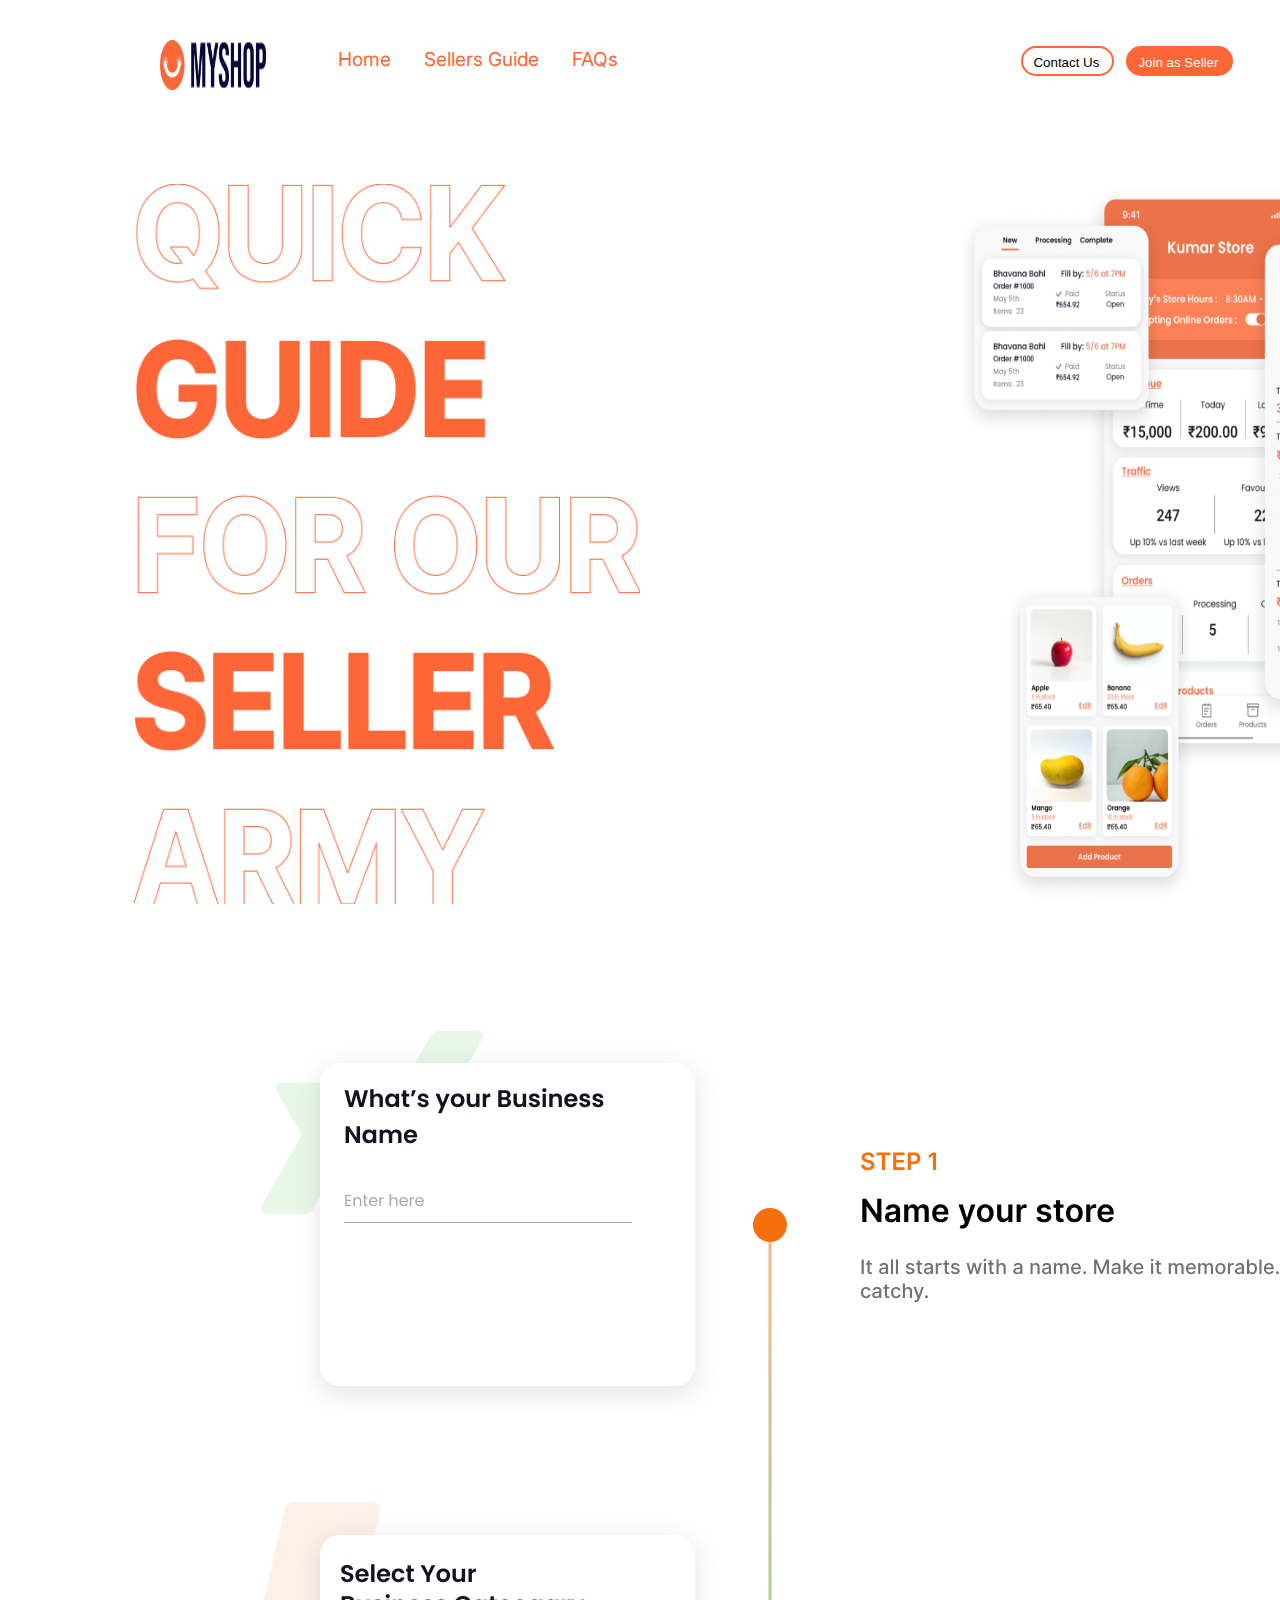
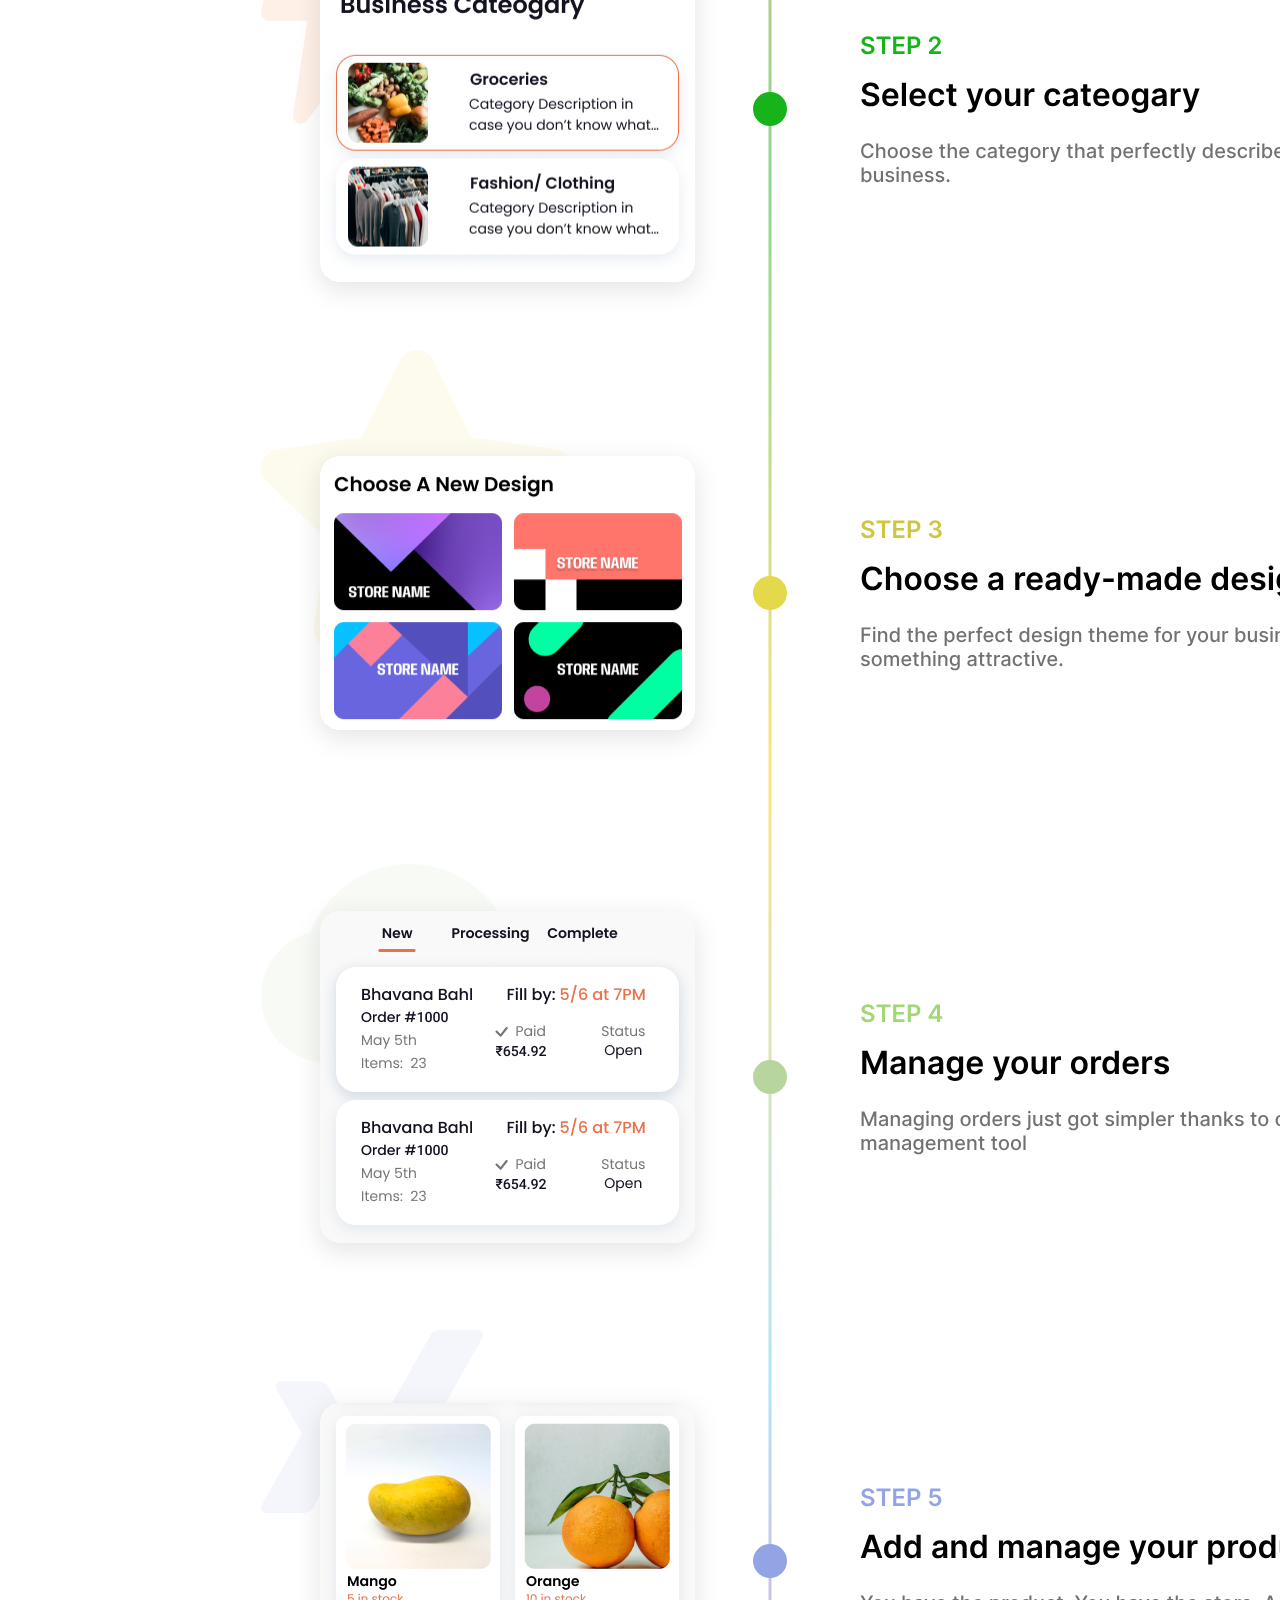
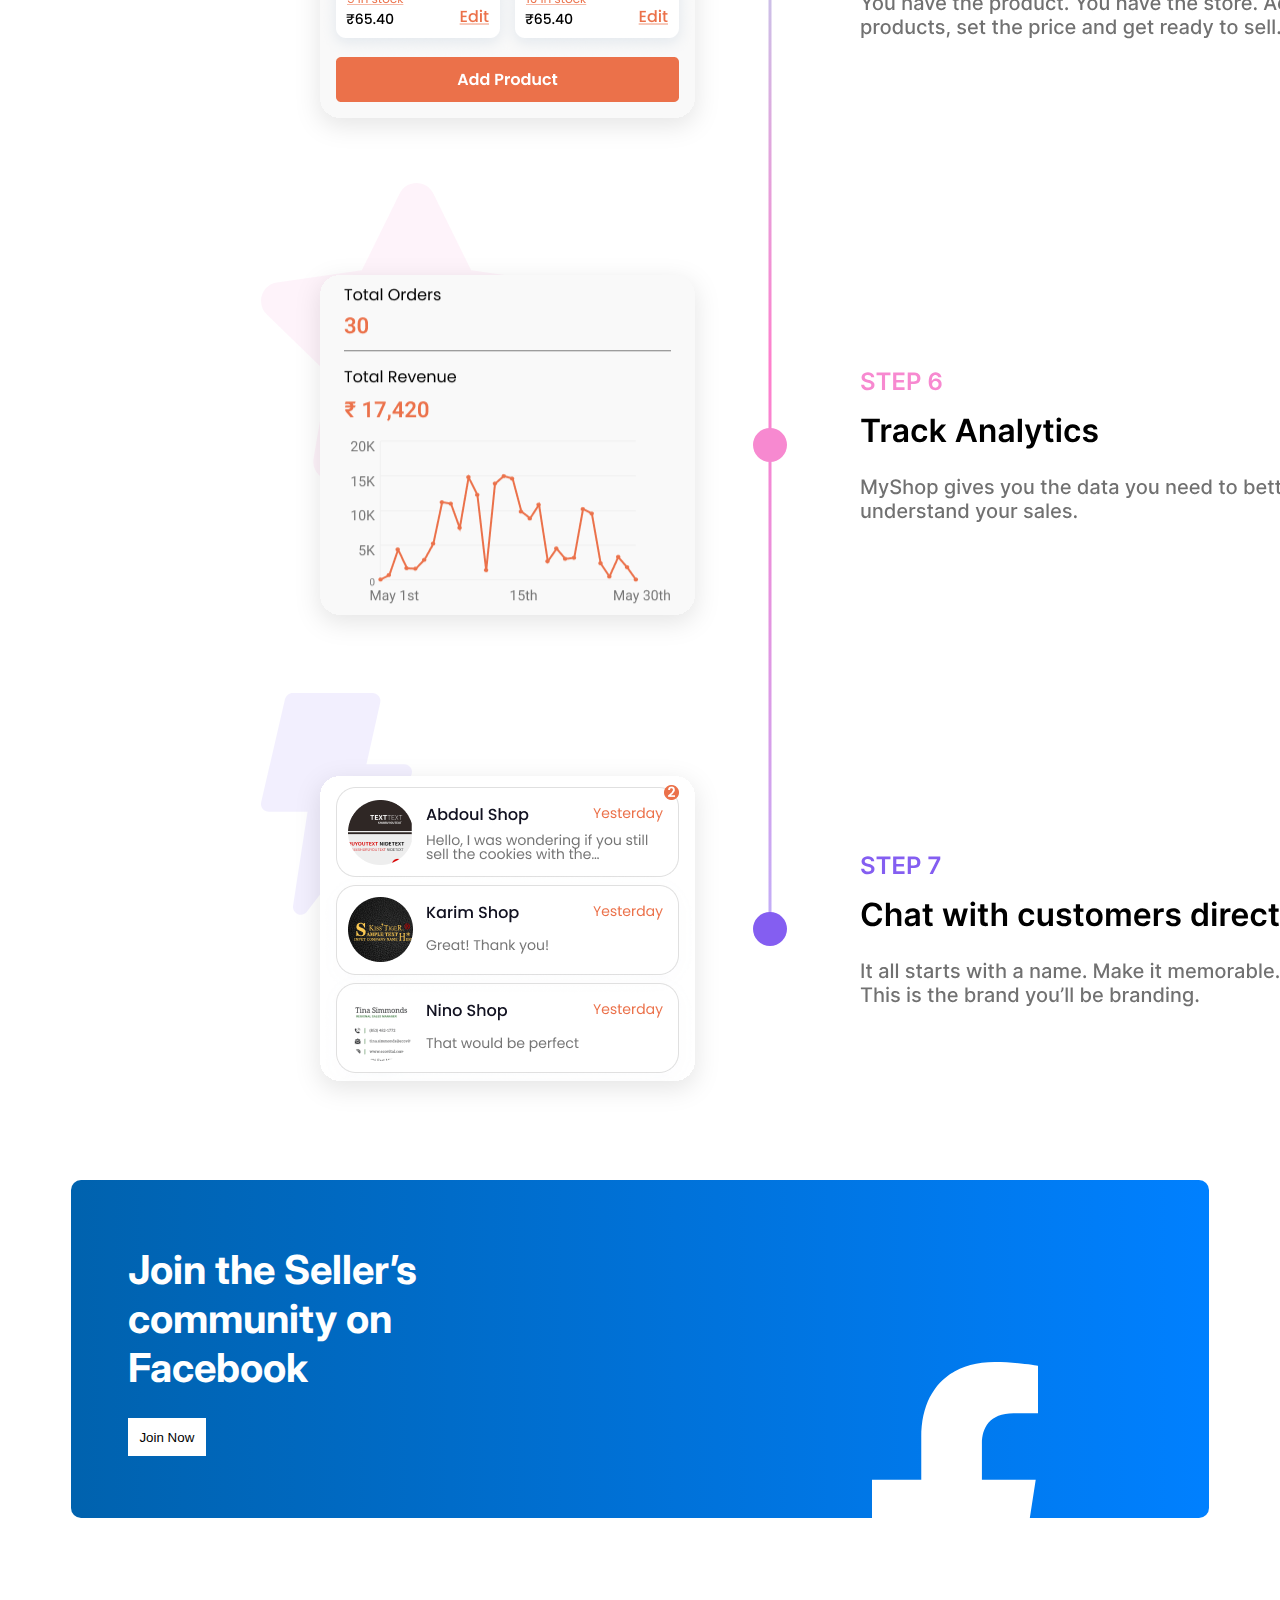
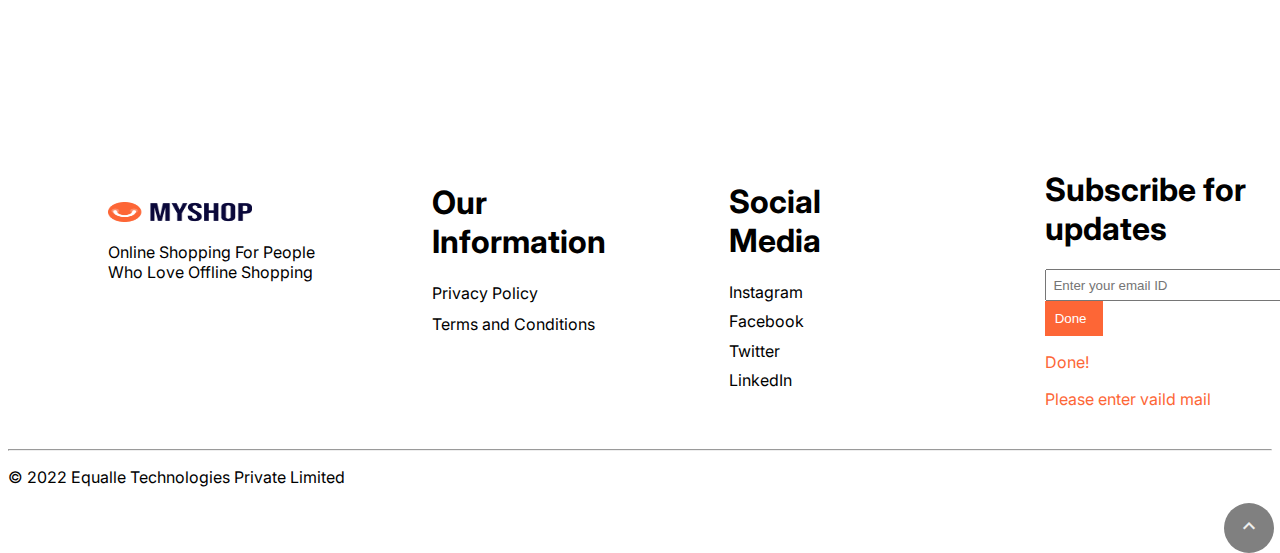
==== sell.html @ 023944a3 "changed the directory" ====
<!DOCTYPE html>
<html lang="en">
<head>
    <meta charset="UTF-8">
    <meta http-equiv="X-UA-Compatible" content="IE=edge">
    <meta name="viewport" content="width=device-width, initial-scale=1.0">
    <title>Document</title>
    <link href="https://fonts.googleapis.com/icon?family=Material+Icons"
    rel="stylesheet">
    <link  rel="Stylesheet" href="style.css">
</head>
<body>
    <nav>
        <div class="logo">
            <img src="images/logo.png">
            
        </div>
        <div class="items">
            <a href="index.html">Home</a>
            <a href="sell.html">Sellers Guide</a>
            <a href="faqs.html">FAQs</a>
        </div>
        <div class="btn">
            <button class="btns">Contact Us</button>
            <button class="btns1">Join as Seller</button>
        </div>
    </nav>
    <section>
    <div class="guide">
        <img  class="gd1"src="images/Quick guide for our seller army.png">
        <img class="gd2" src="images/Group 48096373.png">
    </div>
    </section>
    <section>
       <img  class="bg"src="images/Group 48096178.svg">
       <div class="facebook">
        <h1>Join the Seller’s community on Facebook</h1>
        <button>Join Now</button>
        <img src="images/Vector.svg">
       </div>
       
    </section>










































    <footer>
        
        <div class="icon">
            
                <img src="images/logo.png">
                
                <p> Online Shopping For People Who Love Offline Shopping</p>
                
       
    </div>
   
        <div class="info">  
         <h1>Our Information</h1>
         <p>Privacy Policy</p>
         <p>Terms and Conditions</p>
        </div>
        <div class="sm">
            <h1>Social Media</h1>
            <p>Instagram</p>
            <p>Facebook</p>
            <p>Twitter</p>
            <p>LinkedIn</p>
           
        </div>
        <div class="mail">
           <h1> Subscribe for updates</h1>
           <input type ="email" placeholder="Enter your email ID"><button>Done</button>
           <p>Done!</p>
           <p>Please enter vaild mail</p>
        </div>
    </footer>
    <hr>
    <div class="cp">
   <p>© 2022 Equalle Technologies Private Limited</p> 
   <button id="btnScrolltop">
    <i class="material-icons">expand_less</i>
</button>
</div>
<script src="index.js"></script>
</body>
</html>
---- style.css ----
@import url('https://fonts.googleapis.com/css2?family=Inter&display=swap');
body{
    font-family: 'Inter', sans-serif;
    overflow-x: hidden;
}
nav{
    width:100%;
    height:50px;
    background-color: white;
    display: flex;
}
.logo,.items,.btn{
    display: flex;
    margin-left:3%;

}
.logo{
    margin-left: 12%;
    
}
.logo img{
    width:100%;
    height: 100%;
    /* margin-left: 40%;*/
    margin-top: 30%; 
}
.items{
    font-size: 1.2rem;
    width:50%;
align-items: center;
justify-content: space-around;
color: #FD6636;
margin-top:4%;
margin-left: 5%;

}
.items a{
    text-decoration: none;
    color: #FD6636;
    margin-right: 5%;
}
.btn{
    width:40%;
    height: 30px;
    margin-top:3%;
 margin-left: 30%;
}
.btn button{
    padding: 2%;
    padding-right: 5%;
    padding-bottom: 1%;
   padding-left: 4%;
    /* padding-bottom: 5%; */
    border-radius: 20px;
    margin-right: 5%;
   

}
.btns{
    border: 2px solid #FD6636 ;
    background-color: white;
}
.btns1{
    border: 2px solid #FD6636 ;
   color: white;
   background-color: #FD6636;
}
.section1{
    width:100%;
    height: 500px;
    margin-top: 5%;
    background-color: black;
}
.myslides{
    float: right;
}
footer{
    height:200px;
    width:100%;
    padding: 100px;
  
    display: flex;
}


.icon img{
    width: 35%;
    height:10%;
    margin-top:15%;
    margin-right: 3%;
}
.icon p{
    margin-right: 45%;
}
#btnScrolltop{
    position: absolute;
    
    width:50px;
margin-left: 95%;
    height:50px;
    border-radius: 50%;
    background-color: grey;
 color: #EEEEEE;
 outline: none;
 
 border: none;
 cursor: pointer;
}
hr{
   background-color:  grey;
}
.info{
    margin-left: -7%;
}
.info,.sm{
    margin-top: 3%;
}
.sm{
    margin-left: 5%;
}
.info h1,.sm h1,.mail h1{
    font-size: 2rem;
    margin-top: 2%;
   
}
.info p,.sm p,.mail p{
    margin-top: 5%;
    margin-bottom: 0;
}
.mail p{
    color: #FD6636;
}
.mail{
    margin-left: 10%;
    margin-top: 1.8%;
}
.mail input{
    padding: 2%;
    padding-right: 25%;
}
.mail button{
    padding: 3%;
    color: white;
    border: none;
    padding-right: 5%;
    background-color: #FD6636;
}
.all{
    width:100%;
    height:400px;
    background-color: black;
  
    display:flex;

}
.left{
    flex:50%;
    background-color: #FF8963;
    padding: 5%;
}
.right{
    flex: 50%;
    background-color:  #80C0FF;
    padding: 5%;
}
.left h4,.right h4{
    margin-bottom: 0%;
    font-size: 1.0rem;
}
.left h1, .right h1{
    color: white;
    font-size: 2.5rem;
    margin-bottom: 0%;

}
.left p, .right p{
    font-size: 1.2rem;
    margin-top: 2%;
    margin-right: 30%;
    color: white;
}
.left button, .right button{
    padding: 2%;
    color: white;
    border: none;
   padding-left: 3%;
    padding-right: 10%;
}
.left button{
    background-color: 
    rgba(102, 32, 10, 1);
}
.right button{
    background-color: 
    
rgba(11, 56, 100, 1);
}
.testimonials{
    width:100%;
    height:800px;
    background-image: url("images/Vector\ 184.png");
    background-size: cover;
    margin-bottom: 0%;
}
.testimonials img{
    margin-top: 5.5%;
}
.group{
    width: 92%;
    height:500px;
    
    margin-left: 4%;
    margin-top: 2%;
    display: flex;
}
.person1,.person2,.person3{
    flex:50%;
    background-color: #232323
    ;
    
    padding: 2%;



}
.person1,.person2{
    margin-right: 2%;
}
.person1 img,.person2 img,.person3 img{
    padding-left: 45%;
}

.p{
    color:white;
    padding: 10%;
    padding-left: 10%;
    padding-right: 10%;
    font-size: 1.2rem;
    line-height: 30px;
}
.person1 p,.person2 p,.person3 p{
    color:white;
    padding: 10%;
    margin: auto;
    margin-left:15% ;
    padding-left: 10%;
    padding-right: 15%;
    font-size: 1.2rem;
}
.testimonials hr{
    width:10%;
    height: 10px;
    margin-top: 3%;
    margin-left: 25%;
    background-color:#FD6636    ;
    position: relative;
}
.hr{
    width:60%;
    height: 5px;
   margin-left: 15%;
   margin-top: -1.2%;
    background-color:grey;
}
.sellers{
    width:200%;
    height:1100px;
   color: white;
   
  position: relative;
    background-image: url("images/Vector\ 183.png");
    background-size: contain;
    margin-top: 17%;
    background-repeat: no-repeat;
}
.sellers p{
    color:white;
    opacity: 0.5;
    margin-left: 15%;
    margin-right:60%;
    font-size: 1.2rem;
    line-height: 27px;


}
.divides{
    margin-top: 5%;
    display: flex;
    width:50%;
    margin-left:11% ;
    margin-right: 30%;
    height:300px;
    margin-top: 2%;
}
.divis1,.divis2{
    flex:30%;
}
.divis2{
    margin-left: 0%;
}
.hr2{
    border-left: 2px solid  rgba(0, 212, 255, 1);

    height: 20px;
  
    width:0px;
    margin-left: 15%;
    margin-top: 6%;
}
.divis1 p,.divis2 p{
    margin-left: 20%;
    margin-right: 20%;
    font-size: 1.2rem;
    line-height: 25px;
}
.sellers button{
 margin-top: 5%;
 padding-top: 0.5%;
    padding-right: 2%;
    margin-left: 15%;
    border-radius: 10px;
    display: flex;
    border:none;
    background-color:#FD6636 ;
    margin-bottom: 0;
}

/* .sellers h6{
    margin-top: 1%;
    flex: 10%;
} */
.sellers span{
    color:#FD6636;
}
.sellers h3{
    color:#FD6636;
    margin-top: -35%;
    margin-left: 15%;
    font-size: 1.2rem;
}
.sellers h1{
    margin-left: 15%;
    font-size: 2rem;
    margin-right: 60%;
    line-height: 50px;
    word-spacing: 5px;
}
.sellers img{
   margin-left: 60%;
    margin-top: 15%;
}
.myshop{
 width:100%;
 height: 400px;
;

}
.divide{
    display: flex;
    width:80%;
    
    margin-left: 10%;
    height:300px;
  
}
.divi1,.divi2,.divi3{
    flex:30%;
    margin-right: 2%;

}
.divi1 img,.divi2 img,.divi3 img,.divis1 img, .divis2 img{
    margin-top: 5%;
    margin-left: 15%;
}
.hr1{
    border-left: 2px solid #FD6636;
    height: 20px;
  
    width:0px;
    margin-left: 15%;
    margin-top: 5%;
}
.fxt{
    display: flex;

}

.h1{
    flex: 98%;
    margin-left: 2%;
    
}
.divi1 p,.divi2 p ,.divi3 p{
    margin-left: 20%;
    margin-right: 35%;
    font-size: 1.2rem;
    line-height: 25px;
}
.h3{
    margin-top: 5%;
margin-left: 13%;
color: #FD6636;
font-size: 1.5rem;
}
.h2{
    margin-left: 13%;
}
.img{
    float: right;
    margin-top: -11.7%;
}
.customers{
    width:100%;
    height: 900px;
    background:linear-gradient(rgba(245, 250, 255, 1),
    rgba(245, 250, 255, 1),
    rgba(245, 250, 255, 0))
}
.images{
    display: flex;
}
.colid{
    flex:60%;
    width:50%;
 margin-top: 10%;
    margin-left: 10%;
}
.prod{
    flex:30%;
   float: right;
   
   margin-right: 5%;
}
.count{
    width:80%;
    height: 100px;
    
    margin-left: 15%;
    display: flex;
}
.c1,.c2,.c3,.c4{
    flex:20%;
    margin-right: 2%;
    font-weight: 800;
    color: 
    #A4A4A3;
  
}
.c1 h1,.c2 h1 ,.c3 h1,.c4 h1{
    margin-bottom: 0%;
}
.c1 p,.c2 p,.c3 p,.c4 p{
    margin-top: 2%;
}
.first{
    width:100%;
    height: 600px;
    margin-top: 5%;

    display: flex;
}
.right1{
    flex:40%;
}
.slideshow-container1{
    display:none;
}
.left1{
    flex:70%;

}
.store{
    width:60%;
    display: flex;
    margin-top: 10%;
    margin-left: 13%;
}
.store img{

    margin-left: 10%;
}
.customers h3{
  padding-top: 5%;
    margin-left: 16%;
    font-size: 1.2rem;
}
.customers h1{
    margin-left: 15%;
    font-size:2rem;
    margin-right: 55%;
}
.customers p{
    margin-left: 15%;
    font-size: 1.2rem;
    margin-right: 48%;
}
.customers span{
    color: 
    #0081FF;
}
.customers button{
    margin-top: 3%;
    
    padding-top: 1%;
   
       padding-right: 2%;
       margin-left: 15%;
       border-radius: 20px;
       display: flex;
       border:none;
       background-color:#0081FF ;
       margin-bottom: 0;
       

}
.left1 h1{
    padding-top: 1%;
    margin-left: 20%;
    font-size: 3rem;
    font-weight: 1200;
    margin-bottom: 0;
}
.f1{
    color: #FD6636;
    
    font-size: 2.5rem;
   
}
.left1 p{
    margin-top: 10%;
    margin-left: 20%;
    margin-right: 30%;
    font-size: 1.2rem;
    line-height: 30px;
}
.left1 button{
    margin-top: 3%;
    margin-left: 20%;
    padding :1%;
    padding-left: 3%;
    padding-right: 5%;
    background-color: #FD6636;
    border: none;
    color: #EEEEEE;
}
#slideset1 > * {visibility: hidden;
     position: absolute;
 margin-top: -2%;
   margin-left: 10%;
    animation: 6s autoplay1 infinite
}
    @keyframes autoplay1 {
        0% {visibility: visible}
        33.33% {visibility: hidden}
      }
 #slideset1 > *:nth-child(1) {animation-delay: 0s}
#slideset1 > *:nth-child(2) {animation-delay: 2s}
#slideset1 > *:nth-child(3) {animation-delay: 4s}
.guide{
    width:50%;
    margin-top: 10%;
    margin-left: 10%;
    height:720px;
    display:flex;
}
.guide img{
    flex:30%;
    width:80%;
  
}
.gd1{
    margin-right:20%;
}
.gd2{
    margin-left: 30%;
}
.text{
    text-align: center;
    margin-top: 5%;
   
}
.text h1{
    font-size: 2rem;
}
.text p{
    opacity: 0.5;
    font-size: 1.2rem;
}
.bg{
  
    margin-top: 10%;
    margin-left: 20%;
}
.facebook{
    width:90%;
    height: 300px;
    margin-left: 5%;
    margin-top: 5%;
    padding-top: 3%;
    background: linear-gradient(90deg, #0062AE 0%, #0080FF 100%);
    border-radius: 10px;

}
.facebook img{
    margin-top: -5%;
    float: right;
    margin-right: 15%;
}
.facebook h1{
    font-size: 2.5rem;
    color: white;
    margin-left: 5%;
    
    margin-right: 62%;
}
.facebook button{
    margin-left: 5%;
    padding:1%;
    border:none;

    background-color: white;
}
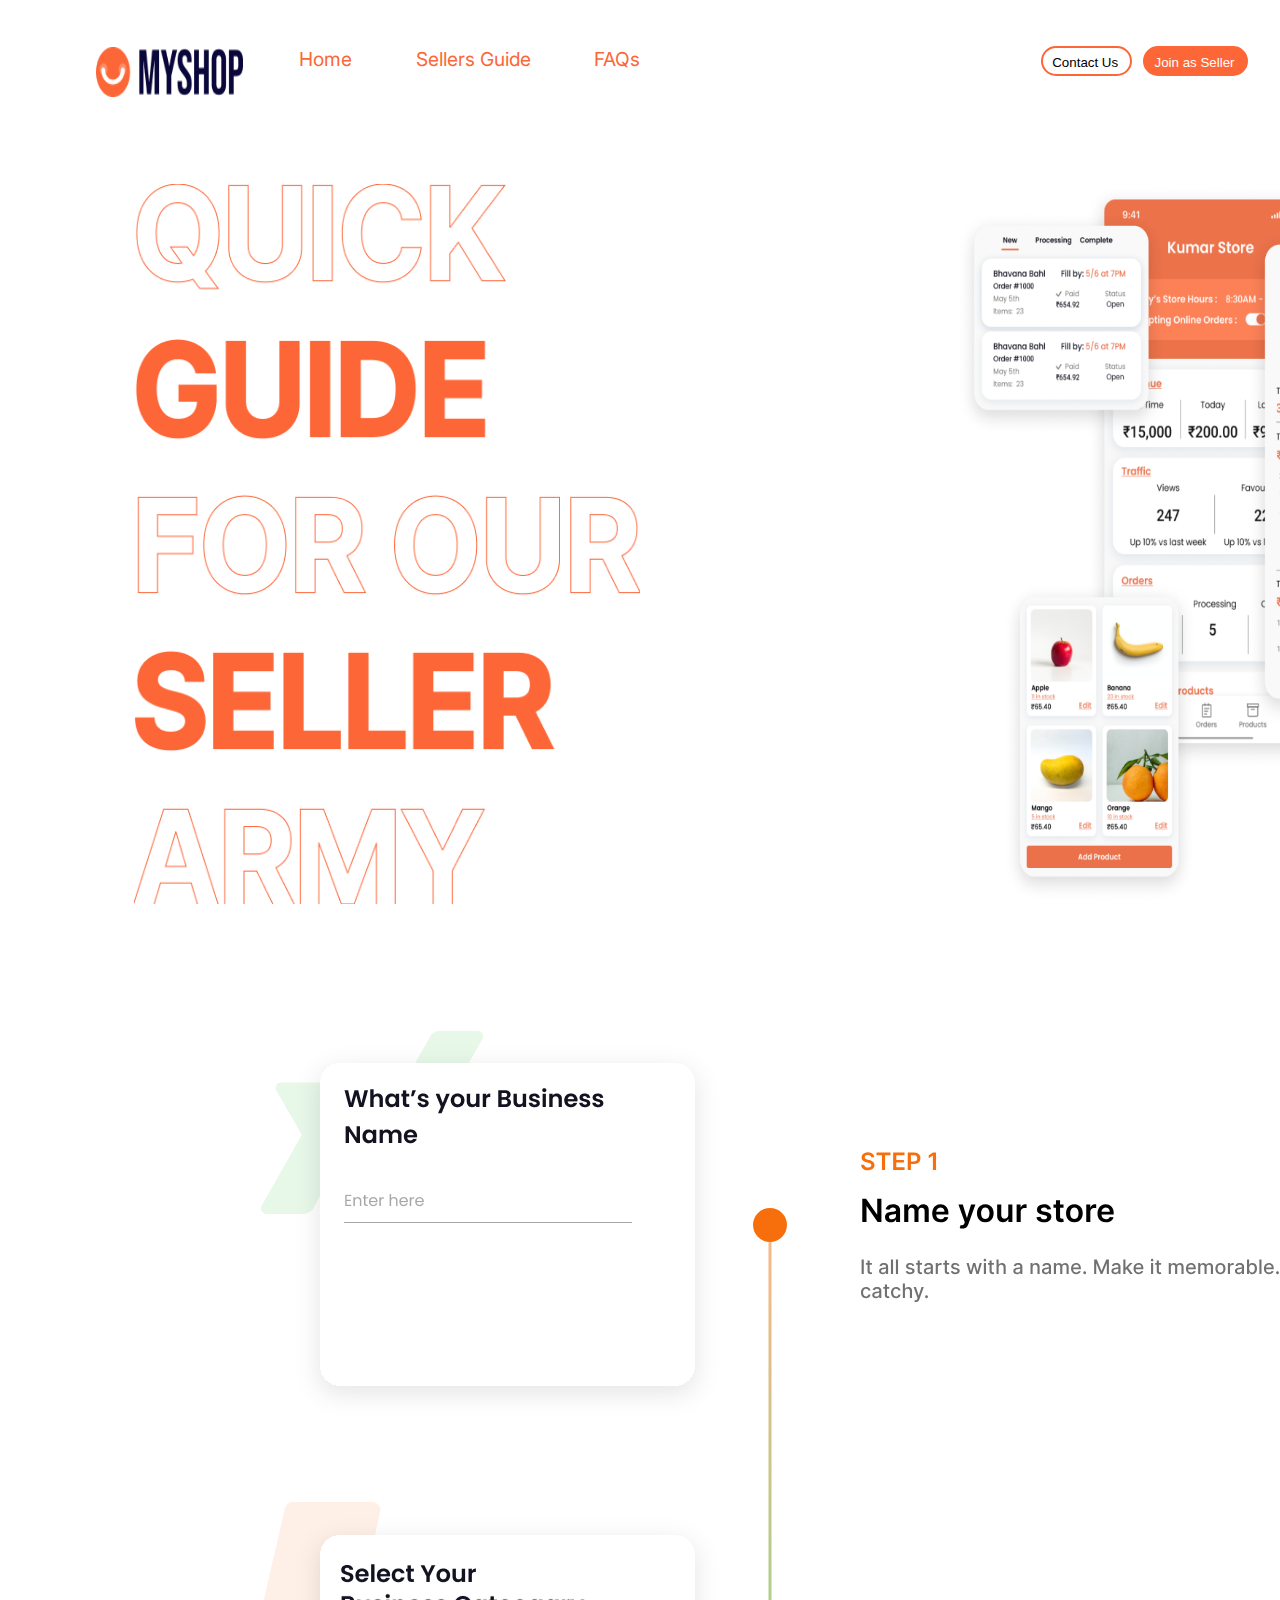
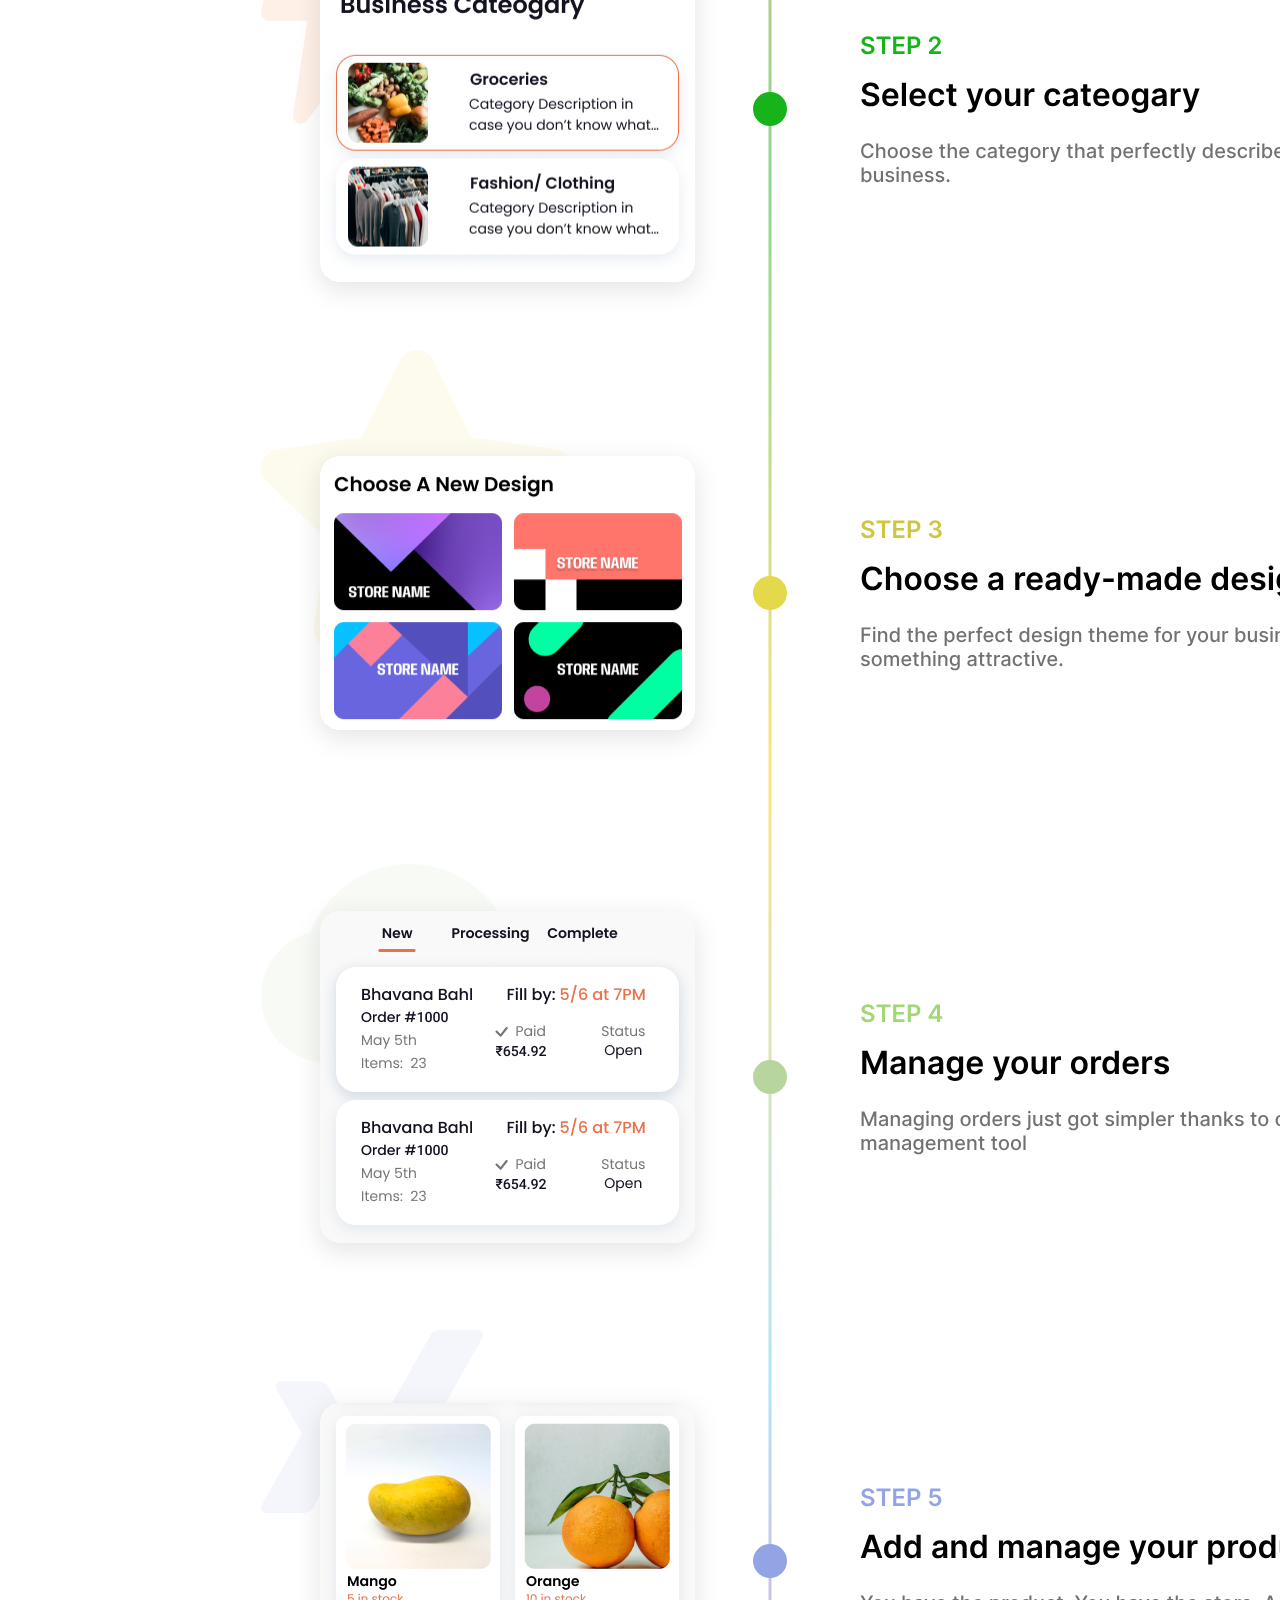
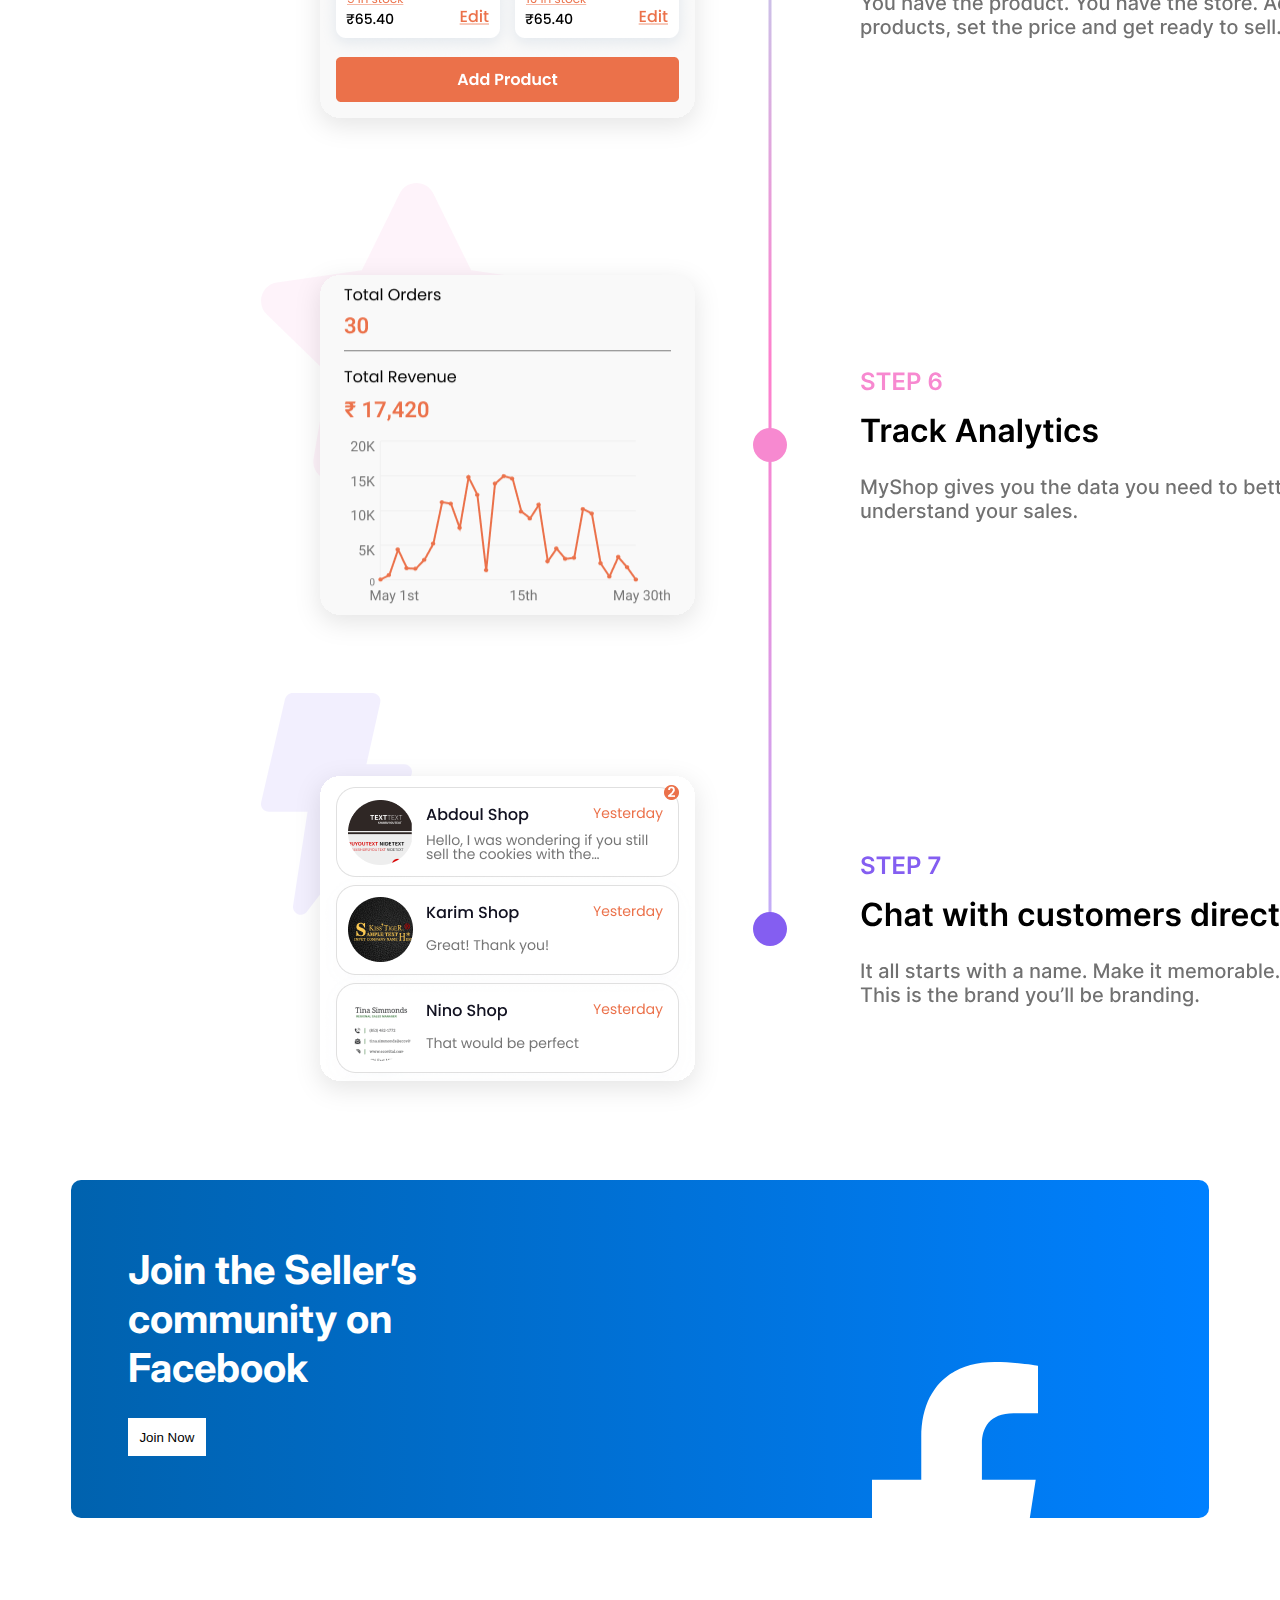
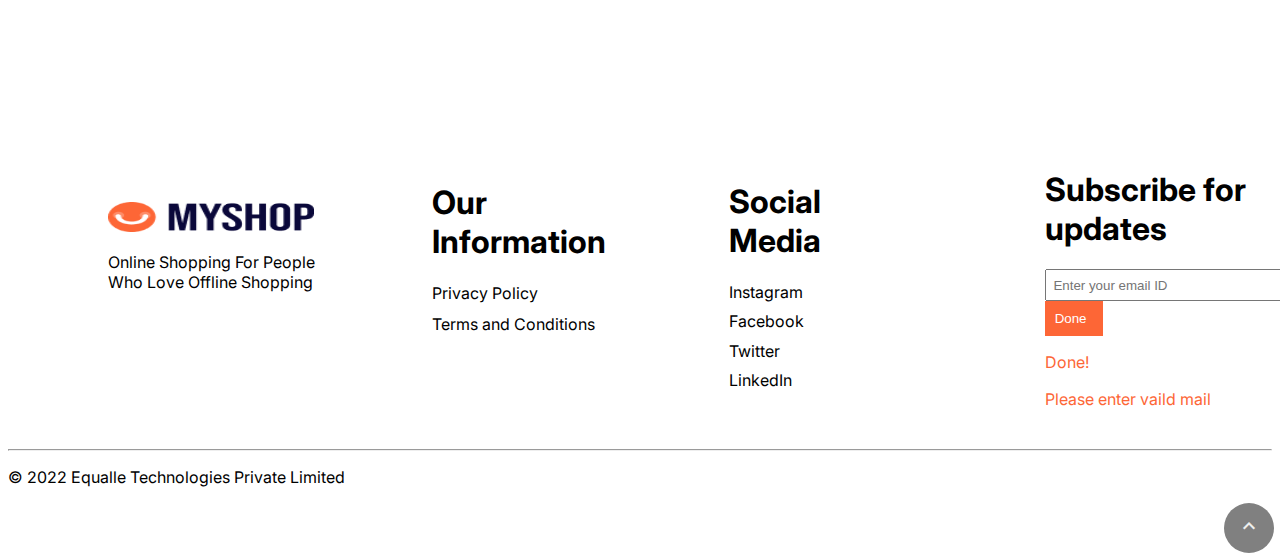
==== commit 19aeb098: "changes" ====
--- a/sell.html
+++ b/sell.html
@@ -19,7 +19,8 @@
             <a href="index.html">Home</a>
             <a href="sell.html">Sellers Guide</a>
             <a href="faqs.html">FAQs</a>
-        </div>
+        </div> 
+        
         <div class="btn">
             <button class="btns">Contact Us</button>
             <button class="btns1">Join as Seller</button>
--- a/style.css
+++ b/style.css
@@ -6,27 +6,30 @@
 nav{
     width:100%;
     height:50px;
+    
     background-color: white;
     display: flex;
 }
 .logo,.items,.btn{
     display: flex;
+
     margin-left:3%;
 
 }
 .logo{
-    margin-left: 12%;
+   
+    margin-left: 7%;
     
 }
 .logo img{
-    width:100%;
+    width:150%;
     height: 100%;
     /* margin-left: 40%;*/
-    margin-top: 30%; 
+    margin-top: 40%; 
 }
 .items{
     font-size: 1.2rem;
-    width:50%;
+    width:70%;
 align-items: center;
 justify-content: space-around;
 color: #FD6636;
@@ -37,7 +40,9 @@
 .items a{
     text-decoration: none;
     color: #FD6636;
-    margin-right: 5%;
+    margin-left: 5%;
+
+   
 }
 .btn{
     width:40%;
@@ -84,8 +89,8 @@
 
 
 .icon img{
-    width: 35%;
-    height:10%;
+    width: 50%;
+    height:15%;
     margin-top:15%;
     margin-right: 3%;
 }
@@ -263,15 +268,16 @@
     background-color:grey;
 }
 .sellers{
-    width:200%;
-    height:1100px;
+    width:100%;
+    height: 1500px;
    color: white;
+ 
    
   position: relative;
     background-image: url("images/Vector\ 183.png");
-    background-size: contain;
+    background-size: cover;
     margin-top: 17%;
-    background-repeat: no-repeat;
+    /* background-repeat: no-repeat; */
 }
 .sellers p{
     color:white;
@@ -619,4 +625,39 @@
     border:none;
 
     background-color: white;
-}+}
+@media screen and (min-width: 1480px) {
+    .testimonials hr{
+        margin-top: 2%;
+    
+    }
+    .hr{
+        margin-top:-0.8%;
+    }
+    .testimonials {
+        height: 850px;
+    }
+    .testimonials img{
+        margin-top: 7.2%;
+    }
+    .sellers h3{
+        
+        margin-top: -25%;
+     
+    }
+    .sellers img{
+        margin-left: 60%;
+         margin-top: 20%;
+     }
+     .divis1 img, .divis2 img{
+        margin-left: 12%;
+     }
+     .colid{
+       
+     margin-top: 15%;
+      
+    }
+    .prod{
+      margin-top: 5%;
+    }
+  }